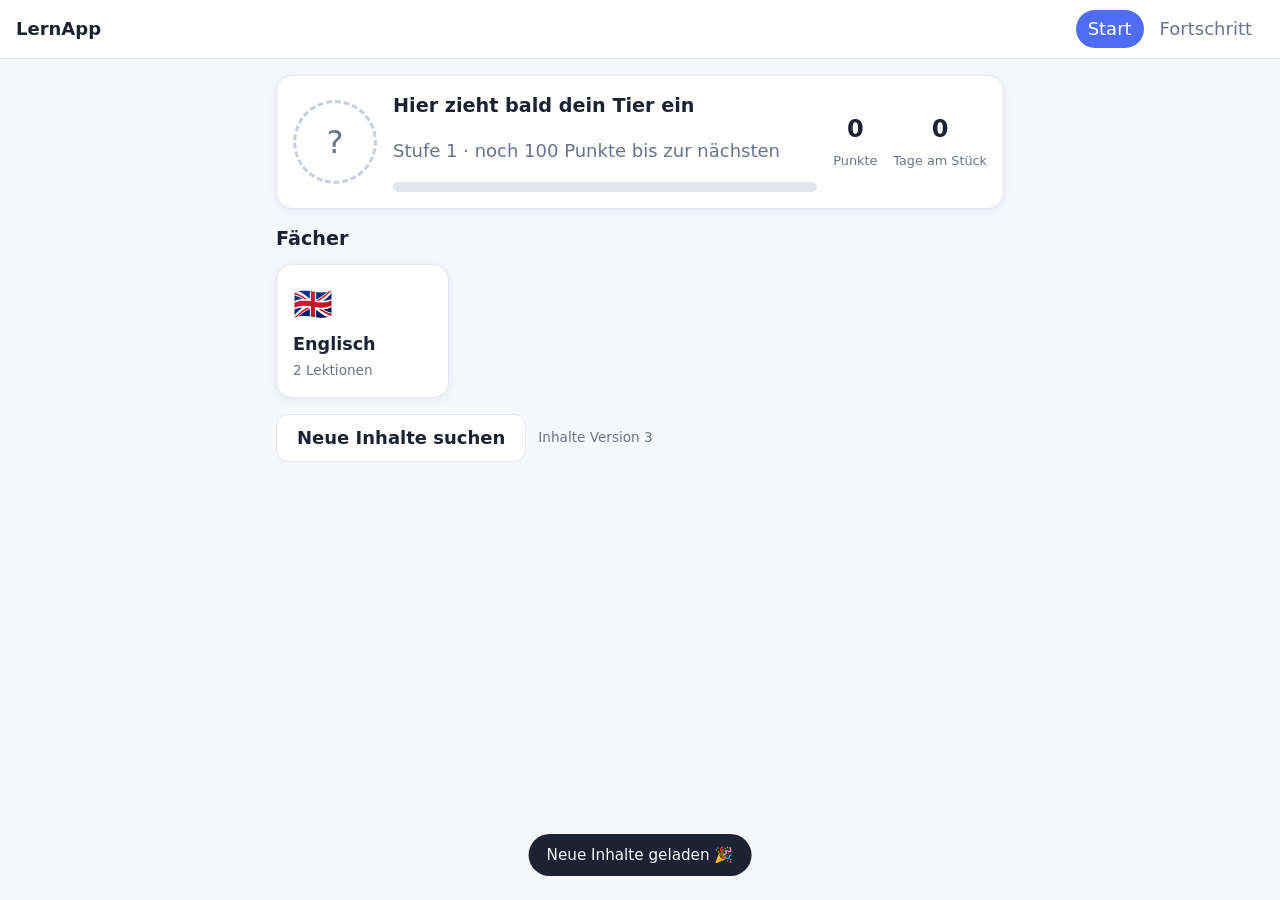
==== index.html @ cec20aab "LernApp: Grundgerüst mit Schreibübung, Wiederholsystem, Fortschrittsseite - PWA, offline nutzbar, lä" ====
<!doctype html>
<html lang="de">
<head>
  <meta charset="utf-8">
  <meta name="viewport" content="width=device-width, initial-scale=1, viewport-fit=cover">
  <title>LernApp</title>
  <link rel="manifest" href="manifest.webmanifest">
  <meta name="theme-color" content="#4f6cf7">
  <link rel="icon" href="icons/icon.svg" type="image/svg+xml">
  <link rel="apple-touch-icon" href="icons/icon-192.png">
  <link rel="stylesheet" href="css/app.css">
</head>
<body>
  <header class="topbar">
    <a href="#/" class="brand">LernApp</a>
    <nav>
      <a href="#/" data-nav="home">Start</a>
      <a href="#/statistik" data-nav="statistik">Fortschritt</a>
    </nav>
  </header>
  <main id="app"></main>
  <div id="toast" role="status" aria-live="polite" hidden></div>
  <script type="module" src="js/app.js"></script>
</body>
</html>
---- css/app.css ----
:root {
  --bg: #f6f7fb;
  --card: #ffffff;
  --text: #1d2233;
  --muted: #6b7290;
  --line: #e3e6f0;
  --primary: #4f6cf7;
  --primary-text: #ffffff;
  --good: #1f9d55;
  --good-bg: #e3f6eb;
  --bad: #d64545;
  --bad-bg: #fbe7e7;
  --warn: #e0a100;
  --neu: #c9cede;
  --star: #f5b400;
  --radius: 16px;
  --shadow: 0 2px 8px rgba(30, 40, 80, 0.07);
  color-scheme: light;
}

@media (prefers-color-scheme: dark) {
  :root {
    --bg: #14161f;
    --card: #1e2130;
    --text: #e8eaf3;
    --muted: #9aa1bd;
    --line: #2e3246;
    --primary: #7088ff;
    --good: #48c27a;
    --good-bg: #1b3326;
    --bad: #ef6b6b;
    --bad-bg: #3a1f22;
    --neu: #4a4f66;
    --shadow: none;
    color-scheme: dark;
  }
}

* { box-sizing: border-box; }

body {
  margin: 0;
  background: var(--bg);
  color: var(--text);
  font: 18px/1.45 system-ui, -apple-system, "Segoe UI", Roboto, sans-serif;
}

h1 { font-size: 1.6rem; margin: 0.3em 0; }
h2 { font-size: 1.2rem; margin: 0 0 0.6em; }
h3 { font-size: 1rem; margin: 1em 0 0.4em; }
a { color: var(--primary); }

.topbar {
  display: flex; align-items: center; justify-content: space-between;
  padding: 10px 16px; background: var(--card); border-bottom: 1px solid var(--line);
  position: sticky; top: 0; z-index: 10;
}
.brand { font-weight: 700; text-decoration: none; color: var(--text); }
.topbar nav { display: flex; gap: 4px; }
.topbar nav a { padding: 6px 12px; border-radius: 999px; text-decoration: none; color: var(--muted); }
.topbar nav a.active { background: var(--primary); color: var(--primary-text); }

main { max-width: 760px; margin: 0 auto; padding: 16px; }

.card {
  background: var(--card); border-radius: var(--radius); padding: 16px;
  box-shadow: var(--shadow); border: 1px solid var(--line); margin-bottom: 16px;
}
.muted { color: var(--muted); }
.small { font-size: 0.85rem; }
.big { font-size: 1.3rem; font-weight: 600; }
.back { display: inline-block; margin-bottom: 4px; text-decoration: none; }
.section-title { margin-top: 8px; }

.btn {
  display: inline-flex; align-items: center; justify-content: center;
  min-height: 48px; padding: 0 20px; border-radius: 12px;
  border: 1px solid var(--line); background: var(--card); color: var(--text);
  font: inherit; font-weight: 600; cursor: pointer; text-decoration: none;
}
.btn.primary { background: var(--primary); border-color: var(--primary); color: var(--primary-text); }
.btn.ghost { background: transparent; border-color: transparent; color: var(--muted); }
.btn.small { min-height: 40px; font-size: 0.85rem; font-weight: 500; }
.btn:disabled { opacity: 0.6; }
.actions { display: flex; gap: 10px; margin-top: 12px; flex-wrap: wrap; align-items: center; }
.footer-actions { display: flex; gap: 12px; align-items: center; flex-wrap: wrap; margin-top: 8px; }
.check { display: flex; gap: 8px; align-items: center; margin-bottom: 4px; }
.check input { width: 22px; height: 22px; }

/* Tier */
.pet-card { display: flex; gap: 16px; align-items: center; flex-wrap: wrap; }
.pet-slot {
  width: 84px; height: 84px; border-radius: 50%; border: 3px dashed var(--neu);
  display: grid; place-items: center; font-size: 2rem; color: var(--muted); flex: none;
}
.pet-info { flex: 1 1 200px; }
.pet-info h2 { margin-bottom: 2px; }
.pet-stats { display: flex; gap: 16px; }
.pet-stats div { text-align: center; }
.pet-stats strong { display: block; font-size: 1.5rem; }
.pet-stats span { font-size: 0.8rem; color: var(--muted); }

.meter { height: 10px; background: var(--line); border-radius: 999px; overflow: hidden; margin-top: 6px; }
.meter > div { height: 100%; background: var(--primary); border-radius: 999px; }
.meter.small { height: 6px; }

/* Kacheln & Listen */
.tiles { display: grid; grid-template-columns: repeat(auto-fill, minmax(160px, 1fr)); gap: 12px; margin-bottom: 16px; }
.tile {
  display: flex; flex-direction: column; gap: 4px; padding: 16px;
  background: var(--card); border: 1px solid var(--line); border-radius: var(--radius);
  box-shadow: var(--shadow); text-decoration: none; color: var(--text);
}
.tile-icon { font-size: 2rem; }
.tile-name { font-weight: 700; font-size: 1.1rem; }
.row { display: flex; align-items: center; gap: 12px; text-decoration: none; color: var(--text); }
.grow { flex: 1; }

.stars { white-space: nowrap; font-size: 1.2rem; }
.stars .on { color: var(--star); }
.stars .off { color: var(--neu); }

.word-list { list-style: none; padding: 0; margin: 0; }
.word-list li {
  display: flex; gap: 10px; align-items: center; flex-wrap: wrap;
  padding: 8px 0; border-bottom: 1px solid var(--line);
}
.word-list li > span:first-child { flex: 1 1 140px; }
.word-list li > strong { flex: 1 1 140px; }
.hard { color: var(--bad); font-weight: 700; }
.pill { font-size: 0.75rem; padding: 2px 8px; border-radius: 999px; background: var(--neu); color: var(--text); }
.pill.sicher { background: var(--good); color: #fff; }
.pill.wackelt { background: var(--warn); color: #1d2233; }

/* Übung */
.round-progress { height: 8px; background: var(--line); border-radius: 999px; overflow: hidden; }
.round-progress > div { height: 100%; background: var(--good); transition: width 0.3s; }
.prompt-card { text-align: center; padding: 28px 16px; }
.prompt { font-size: 2rem; font-weight: 700; margin-bottom: 20px; overflow-wrap: anywhere; }
.answer-form { display: flex; gap: 10px; max-width: 520px; margin: 0 auto; }
.answer {
  flex: 1; min-width: 0; min-height: 56px; padding: 0 16px; font-size: 1.5rem;
  border: 2px solid var(--line); border-radius: 12px; background: var(--bg); color: var(--text);
}
.answer:focus { outline: none; border-color: var(--primary); }
.answer[readonly] { opacity: 0.8; }
.copy-form { margin-top: 14px; }
.feedback .actions { justify-content: center; }
.result { font-size: 1.3rem; font-weight: 700; margin: 18px 0 6px; }
.result.good { color: var(--good); }
.result.bad { color: var(--bad); }

.diff { display: inline-grid; gap: 6px; text-align: left; margin-top: 6px; }
.diff .word { font-size: 1.6rem; font-family: ui-monospace, "SF Mono", Menlo, monospace; letter-spacing: 0.06em; }
.d-ok { color: var(--text); }
.d-bad { color: var(--bad); background: var(--bad-bg); border-radius: 4px; }
.d-extra { text-decoration: line-through; }
.d-gap { color: var(--bad); }
.d-fix { color: var(--good); background: var(--good-bg); border-radius: 4px; font-weight: 700; }

.shake { animation: shake 0.3s; border-color: var(--bad); }
@keyframes shake { 25% { transform: translateX(-6px); } 75% { transform: translateX(6px); } }

.summary { text-align: center; }
.summary .word-list { text-align: left; max-width: 480px; margin: 0 auto; }
.summary .actions { justify-content: center; }

/* Fortschritt */
.kpis { display: grid; grid-template-columns: repeat(auto-fill, minmax(140px, 1fr)); gap: 12px; margin-bottom: 4px; }
.kpi { display: flex; flex-direction: column; margin-bottom: 0; }
.kpi strong { font-size: 1.8rem; }
.kpi span { color: var(--muted); font-size: 0.85rem; }
.kpis + .card { margin-top: 16px; }

.bars { display: flex; gap: 4px; align-items: flex-end; height: 140px; }
.bar { flex: 1; display: flex; flex-direction: column; align-items: center; height: 100%; justify-content: flex-end; }
.bar-stack { width: 100%; max-width: 28px; display: flex; flex-direction: column; border-radius: 4px 4px 0 0; overflow: hidden; min-height: 2px; background: var(--line); }
.bar span { font-size: 0.7rem; color: var(--muted); margin-top: 4px; }
.bar .right { background: var(--good); }
.bar .wrong { background: var(--bad); }

.legend { display: flex; gap: 8px; align-items: center; color: var(--muted); margin: 8px 0; flex-wrap: wrap; }
.dot { width: 10px; height: 10px; border-radius: 50%; display: inline-block; }
.dot.right, .dot.sicher { background: var(--good); }
.dot.wrong { background: var(--bad); }
.dot.wackelt { background: var(--warn); }
.dot.neu { background: var(--neu); }

.lesson-line { padding: 8px 0; border-bottom: 1px solid var(--line); }
.stack { display: flex; height: 14px; border-radius: 999px; overflow: hidden; background: var(--line); margin: 6px 0 2px; }
.stack .sicher { background: var(--good); }
.stack .wackelt { background: var(--warn); }
.stack .neu { background: var(--neu); }

.table { width: 100%; border-collapse: collapse; font-size: 0.95rem; }
.table th, .table td { text-align: left; padding: 6px 8px; border-bottom: 1px solid var(--line); }
.table th { color: var(--muted); font-weight: 500; font-size: 0.8rem; }

#toast {
  position: fixed; left: 50%; bottom: 24px; transform: translateX(-50%);
  background: var(--text); color: var(--bg); padding: 10px 18px; border-radius: 999px;
  font-size: 0.95rem; max-width: calc(100% - 32px); z-index: 20;
}

@media (max-width: 480px) {
  .prompt { font-size: 1.6rem; }
  .answer-form { flex-direction: column; }
  .table th:nth-child(4), .table td:nth-child(4) { display: none; }
}
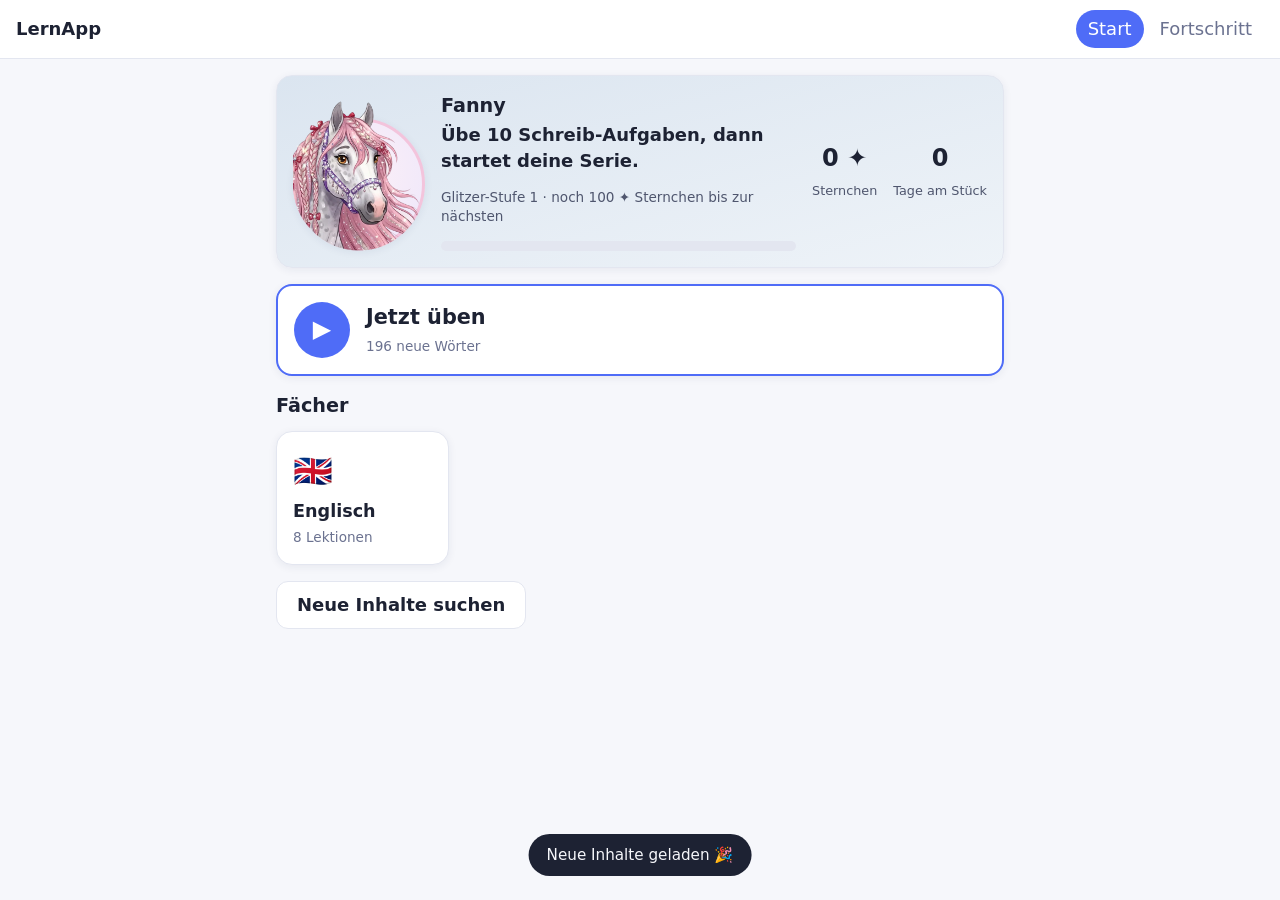
==== commit f56f343c: "Paket E: Spielstand schützen - validate.js: jeder Spielstand (Gerät, Sicherung, Zusammenführen) wird" ====
--- a/index.html
+++ b/index.html
@@ -3,6 +3,9 @@
 <head>
   <meta charset="utf-8">
   <meta name="viewport" content="width=device-width, initial-scale=1, viewport-fit=cover">
+  <!-- Nur eigene Dateien ausführen/laden; Netz nur zur App selbst und zur Sicherung bei GitHub.
+       Selbst wenn je etwas Fremdes ins HTML gerät, läuft es so nicht. -->
+  <meta http-equiv="Content-Security-Policy" content="default-src 'self'; script-src 'self'; style-src 'self' 'unsafe-inline'; img-src 'self' data:; connect-src 'self' https://api.github.com; worker-src 'self'; manifest-src 'self'; object-src 'none'; base-uri 'self'; form-action 'self'">
   <title>LernApp</title>
   <link rel="manifest" href="manifest.webmanifest">
   <meta name="theme-color" content="#4f6cf7">
--- a/css/app.css
+++ b/css/app.css
@@ -37,6 +37,7 @@
 }
 
 * { box-sizing: border-box; }
+[hidden] { display: none !important; }
 
 body {
   margin: 0;
@@ -79,6 +80,7 @@
   font: inherit; font-weight: 600; cursor: pointer; text-decoration: none;
 }
 .btn.primary { background: var(--primary); border-color: var(--primary); color: var(--primary-text); }
+.btn.danger { background: var(--bad); border-color: var(--bad); color: #fff; }
 .btn.ghost { background: transparent; border-color: transparent; color: var(--muted); }
 .btn.small { min-height: 40px; font-size: 0.85rem; font-weight: 500; }
 .btn:disabled { opacity: 0.6; }
@@ -89,10 +91,99 @@
 
 /* Tier */
 .pet-card { display: flex; gap: 16px; align-items: center; flex-wrap: wrap; }
-.pet-slot {
-  width: 84px; height: 84px; border-radius: 50%; border: 3px dashed var(--neu);
-  display: grid; place-items: center; font-size: 2rem; color: var(--muted); flex: none;
-}
+.pet-open { padding: 0; margin-top: 26px; border: 0; background: none; cursor: zoom-in; border-radius: 50%; flex: none; }
+
+/* Stimmung: Hintergrund der Karte */
+.pet-card { --mood-muted: #4f566e; transition: background 0.4s; }
+.pet-card .muted, .pet-card .pet-stats span { color: var(--mood-muted); }
+.pet-card.mood-happy {
+  background:
+    radial-gradient(circle at 92% 10%, rgba(255, 214, 90, 0.7), rgba(255, 214, 90, 0) 32%),
+    linear-gradient(165deg, #9fd4ff 0%, #d4ecff 60%, #fff4cf 100%);
+}
+.pet-card.mood-neutral { background: linear-gradient(165deg, #dbe5f0 0%, #eef3f8 100%); }
+.pet-card.mood-sad { background: linear-gradient(165deg, #c4c7cf 0%, #dcdee3 100%); }
+.pet-mood { margin: 2px 0 6px; font-weight: 600; }
+@media (prefers-color-scheme: dark) {
+  .pet-card { --mood-muted: #b5bbd3; }
+  .pet-card.mood-happy {
+    background:
+      radial-gradient(circle at 92% 10%, rgba(255, 200, 80, 0.35), rgba(255, 200, 80, 0) 32%),
+      linear-gradient(165deg, #1f4a78 0%, #233a5c 100%);
+  }
+  .pet-card.mood-neutral { background: linear-gradient(165deg, #283244 0%, #252b3a 100%); }
+  .pet-card.mood-sad { background: linear-gradient(165deg, #2a2b30 0%, #24252a 100%); }
+}
+
+/* Hüpfen, wenn Fanny glücklich ist und heute geübt wurde */
+.pet-open.hop { animation: hop 2.8s ease-in-out infinite; }
+@keyframes hop {
+  0%, 55%, 100% { transform: translateY(0); }
+  65% { transform: translateY(-14px); }
+  75% { transform: translateY(0); }
+  82% { transform: translateY(-6px); }
+  89% { transform: translateY(0); }
+}
+
+/* Glitzer je Stufe */
+.pet-portrait { position: relative; display: block; width: 132px; height: 132px; }
+.pet-disc {
+  position: absolute; inset: 0; z-index: 1; border-radius: 50%;
+  background: radial-gradient(circle at 50% 40%, #fdf0f7, #ece6fb);
+  border: 3px solid #f3c4dc; box-shadow: var(--shadow);
+}
+.pet-portrait.glow .pet-disc { box-shadow: 0 0 14px 1px var(--glitter-glow); }
+/* Unten Kreis, oben offen: Ohren und Mähne ragen über den Rand.
+   Das Bild ist 132 × 198 px, der Kreis beginnt 40 px unter der Oberkante. */
+.pet-pop {
+  position: absolute; left: 0; top: -40px; width: 132px; height: 198px; z-index: 2;
+  clip-path: path('M0 106 A66 66 0 0 0 132 106 L132 0 L0 0 Z');
+}
+.pet-pop .pet-img { display: block; width: 132px; height: 198px; transform: translateY(var(--head, -8px)); }
+/* Kopfhöhe je Stimmung: glücklich höher, traurig tiefer */
+.mood-happy .pet-pop .pet-img { --head: -18px; }
+.mood-sad .pet-pop .pet-img { --head: 0px; }
+.pet-portrait.ring::before {
+  content: ''; position: absolute; inset: -4px; border-radius: 50%; z-index: 0; opacity: 0.85;
+  background: conic-gradient(from 0deg, var(--glitter-a), var(--glitter-b), var(--glitter-a), var(--glitter-b), var(--glitter-a));
+  animation: spin 6s linear infinite;
+}
+@keyframes spin { to { transform: rotate(360deg); } }
+.sparkles { position: absolute; inset: 0; z-index: 3; pointer-events: none; }
+.sparkle {
+  position: absolute; transform: translate(-50%, -50%);
+  font-size: calc(15px * var(--sparkle-size, 1)); line-height: 1;
+  color: var(--glitter-a); text-shadow: 0 0 6px var(--glitter-glow);
+  animation: twinkle 2.4s ease-in-out infinite; animation-delay: var(--d, 0s);
+}
+@keyframes twinkle {
+  0%, 100% { opacity: 0.25; transform: translate(-50%, -50%) scale(0.6); }
+  50% { opacity: 1; transform: translate(-50%, -50%) scale(1.1); }
+}
+.glitter-silver { --glitter-a: #ffffff; --glitter-b: #d9dcf0; --glitter-glow: rgba(255, 255, 255, 0.9); }
+.glitter-gold { --glitter-a: #ffd54a; --glitter-b: #fff3b8; --glitter-glow: rgba(255, 200, 60, 0.85); }
+.glitter-rainbow { --glitter-a: #ff8fd0; --glitter-b: #8fd6ff; --glitter-glow: rgba(255, 170, 230, 0.85); }
+.glitter-rainbow .sparkle { color: hsl(var(--h, 0) 95% 70%); }
+.glitter-silver .sparkle { -webkit-text-stroke: 0.8px #8d95bd; text-shadow: 0 0 4px rgba(120, 130, 190, 0.6), 0 0 8px #ffffff; }
+
+@media (prefers-reduced-motion: reduce) {
+  .pet-open.hop, .pet-portrait.ring::before, .pet-big.ring::before, .sparkle { animation: none; }
+  .sparkle { opacity: 0.9; }
+}
+.pet-dialog {
+  border: 0; border-radius: var(--radius); padding: 12px; background: var(--card);
+  width: min(92vw, 640px); text-align: center;
+}
+.pet-dialog::backdrop { background: rgba(20, 22, 31, 0.6); }
+.pet-big { position: relative; margin-bottom: 12px; border-radius: 12px; }
+.pet-big img { position: relative; z-index: 1; display: block; width: 100%; height: auto; border-radius: 12px; }
+.pet-big.glow img { box-shadow: 0 0 22px 3px var(--glitter-glow); }
+.pet-big.ring::before {
+  content: ''; position: absolute; inset: -5px; border-radius: 16px; z-index: 0;
+  background: linear-gradient(120deg, var(--glitter-a), var(--glitter-b), var(--glitter-a), var(--glitter-b), var(--glitter-a));
+  background-size: 300% 300%; animation: shimmer 5s linear infinite;
+}
+@keyframes shimmer { to { background-position: 300% 0; } }
 .pet-info { flex: 1 1 200px; }
 .pet-info h2 { margin-bottom: 2px; }
 .pet-stats { display: flex; gap: 16px; }
@@ -128,7 +219,8 @@
 .word-list li > span:first-child { flex: 1 1 140px; }
 .word-list li > strong { flex: 1 1 140px; }
 .hard { color: var(--bad); font-weight: 700; }
-.pill { font-size: 0.75rem; padding: 2px 8px; border-radius: 999px; background: var(--neu); color: var(--text); }
+.pill { font-size: 0.75rem; padding: 2px 8px; border-radius: 999px; background: var(--neu); color: var(--text); white-space: nowrap; }
+.pills { display: flex; flex-wrap: wrap; gap: 4px; }
 .pill.sicher { background: var(--good); color: #fff; }
 .pill.wackelt { background: var(--warn); color: #1d2233; }
 
@@ -164,6 +256,10 @@
 .summary { text-align: center; }
 .summary .word-list { text-align: left; max-width: 480px; margin: 0 auto; }
 .summary .actions { justify-content: center; }
+.summary .earned { margin: 12px auto; line-height: 1.7; }
+.summary .level-progress { max-width: 320px; margin: 0 auto 16px; }
+.summary .level-up { margin: 40px auto 16px; display: flex; flex-direction: column; align-items: center; gap: 4px; }
+.summary .level-up .pet-portrait { margin-bottom: 8px; }
 
 /* Fortschritt */
 .kpis { display: grid; grid-template-columns: repeat(auto-fill, minmax(140px, 1fr)); gap: 12px; margin-bottom: 4px; }
@@ -187,6 +283,8 @@
 .dot.neu { background: var(--neu); }
 
 .lesson-line { padding: 8px 0; border-bottom: 1px solid var(--line); }
+.mode-line { margin: 6px 0 8px; }
+.mode-line .stack { margin: 3px 0 1px; }
 .stack { display: flex; height: 14px; border-radius: 999px; overflow: hidden; background: var(--line); margin: 6px 0 2px; }
 .stack .sicher { background: var(--good); }
 .stack .wackelt { background: var(--warn); }
@@ -207,3 +305,83 @@
   .answer-form { flex-direction: column; }
   .table th:nth-child(4), .table td:nth-child(4) { display: none; }
 }
+
+.hw-pad { width: 100%; height: auto; aspect-ratio: 700 / 220; border: 2px dashed var(--line); border-radius: 12px; background: var(--bg); touch-action: none; }
+
+/* Für Eltern */
+.parents summary { cursor: pointer; list-style: none; display: flex; align-items: center; gap: 8px; }
+.parents summary::-webkit-details-marker { display: none; }
+.parents summary::before { content: '▸'; color: var(--muted); transition: transform 0.2s; }
+.parents[open] summary::before { transform: rotate(90deg); }
+.parents summary h2 { margin: 0; }
+.parents h3 { margin: 18px 0 4px; font-size: 1rem; }
+.parents .reset-form .answer { width: 100%; max-width: 260px; }
+.parents label { display: block; margin-bottom: 8px; }
+.parents label .answer { display: block; width: 100%; margin-top: 4px; }
+.parents .answer { font-size: 1rem; min-height: 48px; }
+
+/* Vorlese-Test */
+.sp-samples { display: flex; flex-wrap: wrap; gap: 8px; }
+.sp-voice { display: block; width: 100%; margin-top: 4px; min-height: 44px; font-size: 1rem; border-radius: 10px; border: 2px solid var(--line); background: var(--bg); color: var(--text); padding: 0 8px; }
+.sp-try label { display: block; margin-bottom: 8px; }
+
+/* Hör-Übungen */
+.listen { display: flex; flex-direction: column; align-items: center; gap: 10px; margin: 8px 0 16px; }
+.listen-play { width: 96px; height: 96px; border-radius: 50%; font-size: 2.6rem; padding: 0; }
+.listen-rate { display: flex; gap: 6px; }
+.listen-rate .btn.on { background: var(--primary); border-color: var(--primary); color: var(--primary-text); }
+.choices { display: grid; grid-template-columns: repeat(auto-fit, minmax(160px, 1fr)); gap: 10px; margin-top: 8px; }
+.choice { min-height: 60px; font-size: 1.1rem; }
+.choice.right { background: var(--good-bg); border-color: var(--good); color: var(--good); }
+.choice.wrong { background: var(--bad-bg); border-color: var(--bad); color: var(--bad); }
+.choice:disabled { opacity: 1; }
+.meaning { margin: 4px 0 8px; }
+
+.table-wrap { overflow-x: auto; }
+.table td { overflow-wrap: anywhere; }
+
+/* Lückensatz */
+.gap-sentence { font-size: 1.5rem; line-height: 1.5; text-align: center; margin: 8px 0 4px; }
+.gap { display: inline-block; min-width: 4em; border-bottom: 3px solid var(--primary); color: var(--primary); text-align: center; margin: 0 4px; }
+.gap-solution { display: flex; gap: 10px; align-items: flex-start; justify-content: center; text-align: left; margin: 6px 0 10px; }
+.gap-full { margin: 0 0 2px; font-size: 1.1rem; }
+
+/* Jetzt üben */
+.now-card { display: flex; align-items: center; gap: 16px; text-decoration: none; color: var(--text); border: 2px solid var(--primary); }
+.now-card strong { display: block; font-size: 1.3rem; }
+.now-play { width: 56px; height: 56px; border-radius: 50%; background: var(--primary); color: var(--primary-text); display: grid; place-items: center; font-size: 1.5rem; flex: none; }
+
+/* Grammatik: Form wählen */
+.form-choices { grid-template-columns: repeat(3, 1fr); max-width: 420px; margin-left: auto; margin-right: auto; }
+.gap-right { color: var(--good); border-color: var(--good); }
+.gap-wrong { color: var(--good); border-color: var(--bad); }
+/* Großansicht: Sternchen auf hellem Bild deutlicher */
+.pet-big .sparkle { text-shadow: 0 0 2px rgba(60, 50, 110, 0.55), 0 0 10px var(--glitter-glow); }
+.pet-big.glitter-silver .sparkle { color: #ffffff; -webkit-text-stroke: 1px #7a80b0; text-shadow: 0 0 3px rgba(80, 80, 140, 0.7), 0 0 12px #ffffff; }
+.pet-big.glitter-gold .sparkle { -webkit-text-stroke: 1px #c48a00; }
+
+/* Medaillen */
+.medal { font-size: 1.8rem; line-height: 1; filter: drop-shadow(0 0 6px rgba(255, 196, 0, 0.75)); flex: none; }
+.lesson-tile.has-medal { border-color: #f5c542; background: linear-gradient(135deg, var(--card) 70%, rgba(245, 197, 66, 0.18)); }
+.medal-hint { margin-top: 4px; }
+.mastered { margin-top: 4px; }
+.mastered > summary { cursor: pointer; padding: 8px 4px; font-weight: 600; color: var(--muted); }
+.mastered[open] > summary { margin-bottom: 8px; }
+.medal-banner { display: inline-flex; align-items: center; gap: 10px; padding: 8px 14px; margin-bottom: 12px;
+  border-radius: 999px; border: 2px solid #f5c542; background: rgba(245, 197, 66, 0.15); }
+.medal-new { display: flex; align-items: center; gap: 12px; justify-content: center; margin: 10px auto;
+  padding: 10px 16px; max-width: 420px; border-radius: 14px; border: 2px solid #f5c542; background: rgba(245, 197, 66, 0.15); }
+.medal-new .medal { font-size: 2.6rem; animation: medal-pop 0.8s ease-out; }
+@keyframes medal-pop { 0% { transform: scale(0.2) rotate(-30deg); } 70% { transform: scale(1.25) rotate(8deg); } 100% { transform: scale(1); } }
+.test-group { margin: 14px 0 6px; font-size: 1rem; }
+@media (prefers-reduced-motion: reduce) { .medal-new .medal { animation: none; } }
+
+/* Teste dich doch mal! */
+.test-ready { display: flex; align-items: center; gap: 12px; margin: 12px auto; padding: 10px 14px; max-width: 520px;
+  border-radius: 14px; border: 2px solid var(--primary); text-align: left; }
+.test-ready-icon { font-size: 1.8rem; }
+.test-ready .btn { margin-left: auto; flex: none; }
+.ready-hint { color: var(--primary); font-weight: 600; margin-top: 4px; }
+.ready-btn { box-shadow: 0 0 0 3px rgba(79, 108, 247, 0.25); }
+
+.medal-progress { max-width: 520px; margin: 8px auto; padding: 8px 12px; border-radius: 12px; background: rgba(245, 197, 66, 0.12); }
